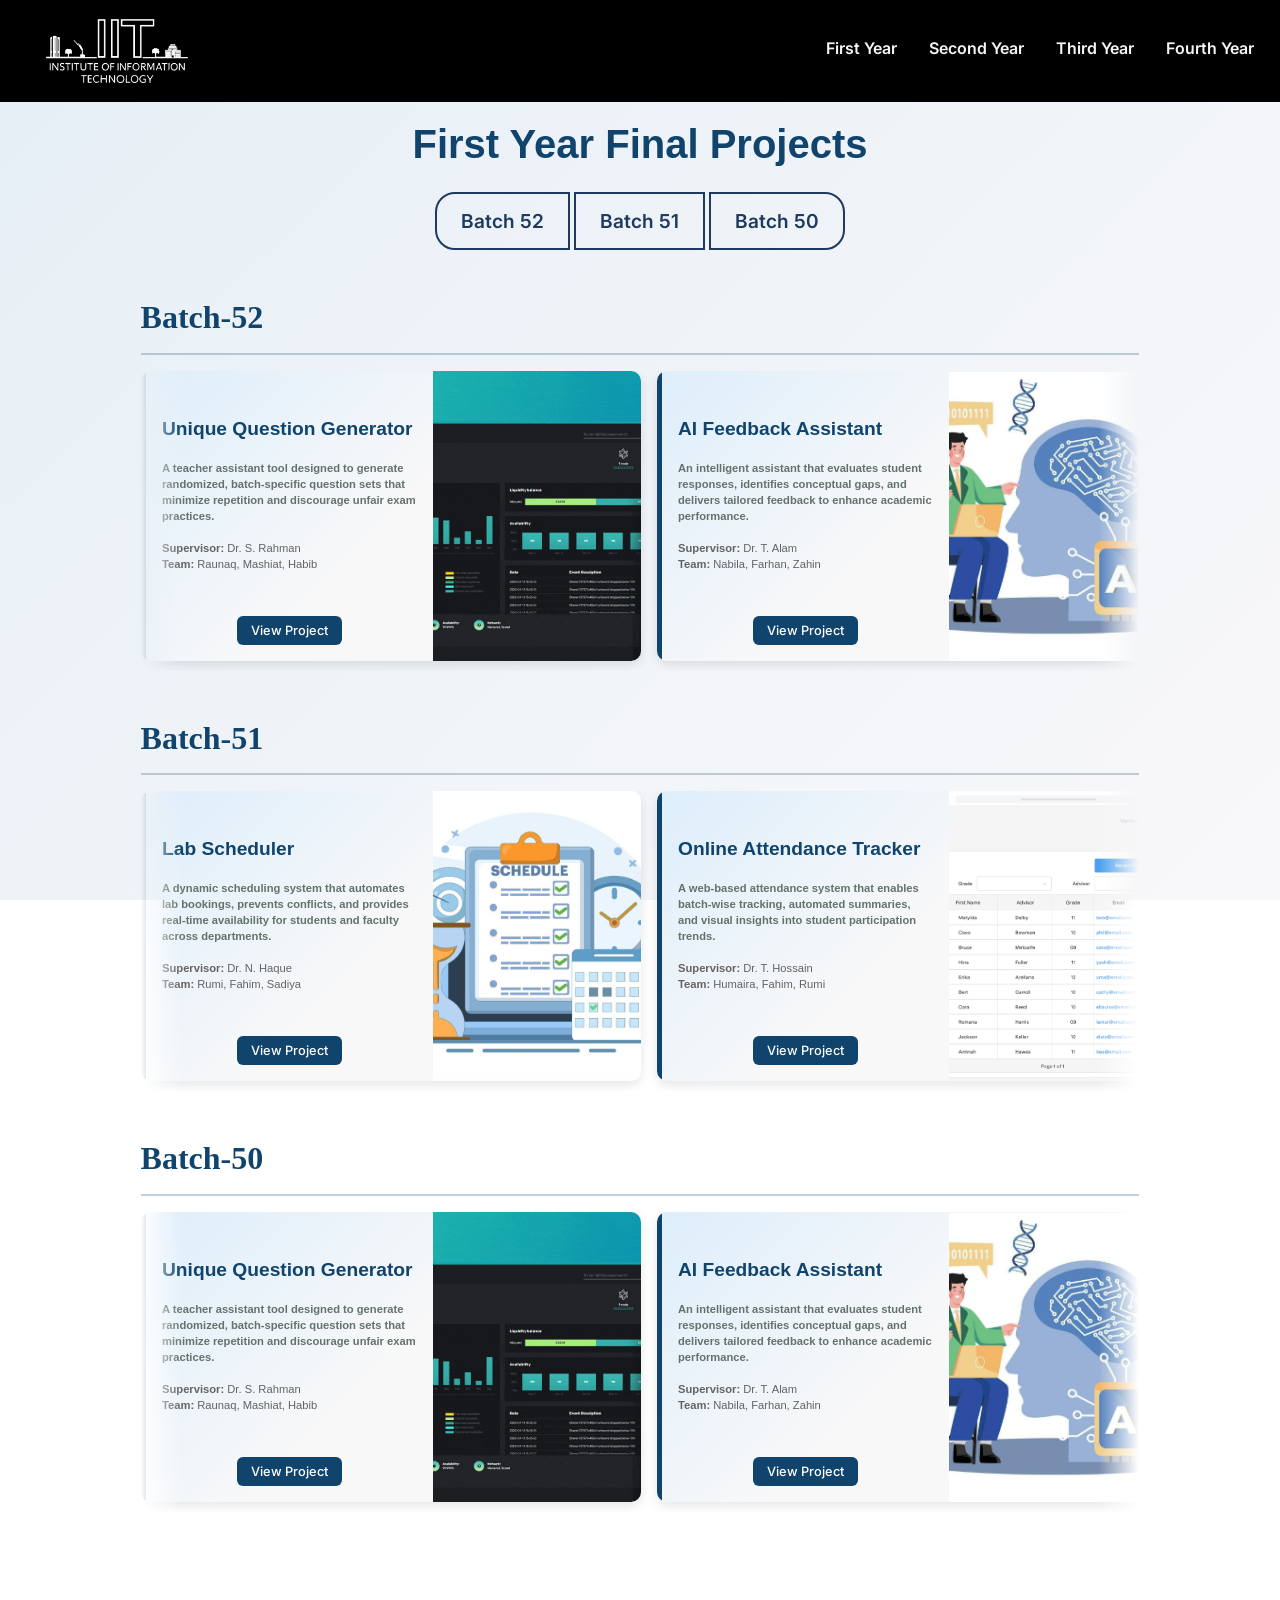
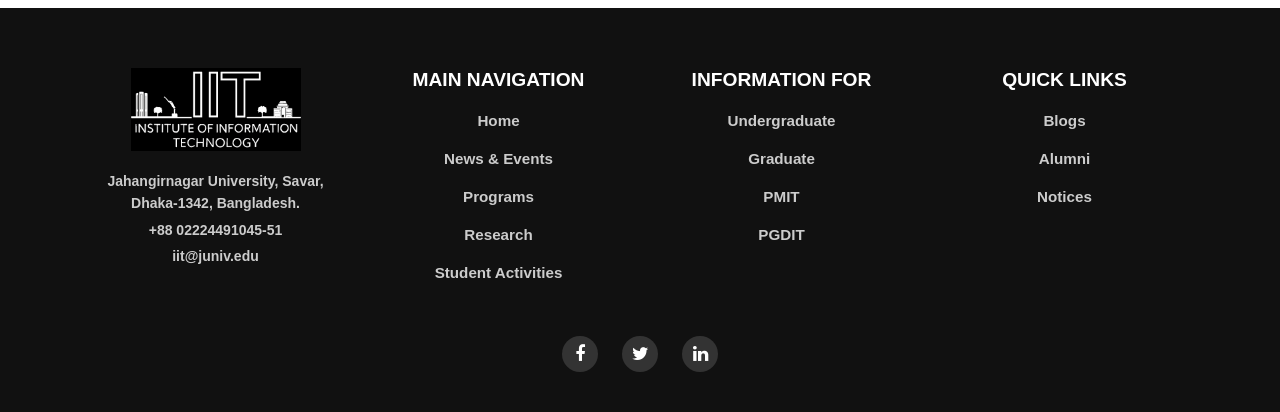
==== Home/main project/first year/index.html @ 48f9794d "added previously files" ====
<!DOCTYPE html>
<html lang="en">
  <head>
    <meta charset="utf-8" />
    <meta name="viewport" content="width=device-width, initial-scale=1" />
    <title>Final Projects - 1st year</title>
    <meta
      name="description"
      content="Landing page for the academic section of the Institute of Information Technology (IIT), Jahangirnagar University."
    />

<!-- Fonts -->
<link rel="preconnect" href="https://fonts.gstatic.com" crossorigin />
<link href="https://fonts.googleapis.com/css2?family=Inter:wght@400;600;800&display=swap" rel="stylesheet" />

<!-- Bootstrap FIRST so our CSS can override it -->
<link rel="stylesheet" href="https://cdn.jsdelivr.net/npm/bootstrap@5.3.3/dist/css/bootstrap.min.css" />

<!-- Your sitewide CSS (now in same folder as index.html) -->
<link rel="stylesheet" href="nav_foot.css" />

<!-- Page CSS -->
<link rel="stylesheet" href="style.css" />

<!-- Font Awesome 4 (matches your "fa fa-facebook" classes) -->
<link
  rel="stylesheet"
  href="https://cdnjs.cloudflare.com/ajax/libs/font-awesome/4.7.0/css/font-awesome.min.css"
/>


  </head>
  <body>
    <!-- Header / Top navigation -->
    <header class="site-header" id="site-header" aria-label="Top Navigation">
      <div id="navbar"></div>
    </header>

    <main id="main-content" class="main py-5" tabindex="-1">
    <section class="container">
      <div class="text-center mb-5">
        <h2 class="section-title">First Year Final Projects</h2>
        <div class="btn-group filter-buttons mt-3" role="group">
          <a href="Batch-52/index.html" class="btn">Batch 52</a>
          <a href="Batch-51/index.html" class="btn">Batch 51</a>
          <a href="Batch-50/index.html" class="btn">Batch 50</a>
        </div>
      </div>

        <section class="container mb-5">
          <h3 class="mb-3"><a style="text-decoration: none; " href="Batch-52/index.html">Batch-52</a></h3>
          <hr style="border: 1px solid #11446c;">
          <div id="batch-52-projects" class="scroll-row"></div>
        </section>

        <section class="container mb-5">
          <h3 class="mb-3"><a style="text-decoration: none;" href="Batch-51/index.html">Batch-51</a></h3>
          <hr style="border: 1px solid #11446c;">
          <div id="batch-51-projects" class="scroll-row"></div>
        </section>

        <section class="container mb-5">
          <h3 class="mb-3"><a style="text-decoration: none;" href="Batch-50/index.html">Batch-50</a></h3>
          <hr style="border: 1px solid #11446c;">
          <div id="batch-50-projects" class="scroll-row"></div>
        </section>

    </section>
  </main>

    <!-- Footer -->
    <div id="footer"></div>

    <!-- bottom of body: load navbar (now local) -->
    <script>
      fetch('navbar.html')
        .then(response => {
          if (!response.ok) throw new Error('Navbar fetch failed: ' + response.status);
          return response.text();
        })
        .then(html => document.getElementById('navbar').innerHTML = html)
        .catch(err => console.error('Navbar load error:', err));

      fetch('footer.html')
        .then(response => response.text())
        .then(html => document.getElementById('footer').innerHTML = html)
        .catch(err => console.warn('Footer load (check path):', err));
    </script>



    <!-- Bootstrap JavaScript -->
    <script
      src="https://cdn.jsdelivr.net/npm/bootstrap@5.3.3/dist/js/bootstrap.min.js"
    ></script>
    <script src="script.js"></script>
  </body>
</html>
---- Home/main project/first year/nav_foot.css ----
/*Smooth Fade (Gradient Overlay)*/
.divider {
  width: 100%;
  line-height: 0;
}

.divider svg {
  display: block;
  width: 100%;
  height: 100px;
}


/* ===============================
   Global Styles
   =============================== */
:root {
  --color-bg-dark: #0a0f1c;
  --color-text-light: #f5f5f5;
  --color-accent: #3fa9f5;
  --color-accent-alt: #2ecc71;
  --font-main: "Inter", Arial, sans-serif;
}

* {
  margin: 0;
  padding: 0;
  box-sizing: border-box;
}

html,
body {
  height: 100%;
}

body {
  font-family: var(--font-main);
  line-height: 1.6;
  color: var(--color-text-light);
  background: linear-gradient(135deg, #e6eef7, #cdd6e8, #8fa1c7);
}

/* ===============================
   Skip Link (Accessibility)
   =============================== */
.skip-link {
  position: absolute;
  top: -40px;
  left: 0;
  background: var(--color-accent);
  color: #fff;
  padding: 0.5rem 1rem;
  z-index: 100;
  transition: top 0.3s ease;
}
.skip-link:focus {
  top: 0;
}

/* ===============================
   Container Utility
   =============================== */
.container {
  width: 90%;
  max-width: 1200px;
  margin: 0 auto;
}

/* ===============================
   Header & Navigation
   =============================== */
.site-header {
  position: fixed;
  top: 0;
  left: 0;
  width: 100%;
  background: rgb(0, 0, 0); /* semi-transparent */
  z-index: 999;
  backdrop-filter: blur(6px);
}

.navbar {
  display: flex;
  align-items: center;
  justify-content: space-between; /* logo left, links right */
  padding: 1rem 2%; /* small padding for top/bottom, minimal for left/right */
  position: relative;
}
.navbar.container {
  padding-left: 0; /* remove default left padding */
  padding-right: 2%; /* optional: right padding ঠিক রাখুন */
}

.brand {
  margin-left: 20px;
  display: flex;
  align-items: center; /* flush left */
  text-decoration: none;
  gap: 10px;
}
.nav-item {
  position: relative; /* required for absolute submenu */
  
}
.brand img {
  height: 70px; 
  width: auto;
  display: block;
}
.brand-text {
  font-size: 1.3rem;
  font-weight: bold;
  color: #fff; /* JU’s dark blue shade */
  white-space: nowrap; /* prevent wrapping */
}
.nav-menu {
  display: flex;
  gap: 2rem;
  list-style: none;
  padding-top: 0.75rem;   /* increase top padding */
  padding-bottom: 0rem;
}

.nav-link {
  text-decoration: none;
  color: var(--color-text-light);
  font-weight: 600;
  transition: color 0.3s;
}
.nav-link:hover {
  color: var(--color-accent);
}

.dropdown-menu {
  position: absolute;
  top: 100%;
  left: 0;
  background: rgba(10, 15, 28, 0.95);
  list-style: none;
  padding: 0.5rem 0;
  margin: 0;
  display: none;
  border-radius: 6px;
  min-width: 160px;
  z-index: 1000;
}

.dropdown-menu li {
  margin: 0;
  
}

.dropdown-link {
  display: block;
  padding: 0.5rem 1rem;
  color: var(--color-text-light);
  text-decoration: none;
  transition: background 0.3s;
  white-space: nowrap;
}

.dropdown-link:hover {
  background: var(--color-accent);
  color: #fff;
}

.nav-item.dropdown:hover > .dropdown-menu {
  display: block;
}

/* Submenu for 1st Semester subjects */
.dropdown-subitem {
  position: relative; /* needed for nested submenu */
}

.dropdown-menu-sub {
  position: absolute;
  top: 0;
  left: auto; /* position to the right of parent */
  right: 100%;
  background: rgba(10, 15, 28, 0.95);
  list-style: none;
  padding: 0.5rem 0;
  margin: 0;
  display: none;
  border-radius: 6px;
  min-width: 200px;
  z-index: 1000;
}
/* Rightmost dropdown flips to left */
.nav-item.dropdown:last-child .dropdown-subitem:hover > .dropdown-menu-sub {
  left: auto; /* remove default left */
  right: 100%; /* open to the left */
}
/* Show nested submenu on hover */
.dropdown-subitem:hover > .dropdown-menu-sub {
  display: block;
}

/* Hamburger Button */
.nav-toggle {
  display: none;
  flex-direction: column;
  justify-content: center;
  gap: 5px;
  background: none;
  border: none;
  cursor: pointer;
}
.nav-toggle-bar {
  display: block;
  width: 25px;
  height: 3px;
  background: var(--color-text-light);
}

/* ===============================
   Hero Section
   =============================== */
.hero {
  position: relative;
  height: 100vh;
  background: url("images/Home_Background.webp") no-repeat center center / cover;
  overflow: hidden;
  display: flex;
  align-items: center;
  justify-content: center;
  text-align: center;
  
}
/* .hero__video {
  position: absolute;
  top: 50%;
  left: 50%;
  width: 100%;
  height: 100%;
  transform: translate(-50%, -50%);
  filter: brightness(70%) blur(2px);  makes video dim & not fully clear 
  object-fit: cover;  makes sure the video covers the section 
  z-index: -2;  keeps video at the very back 
} */

.hero__overlay {
  position: absolute;
  /*  inset: 0;
  background: rgba(0, 0, 0, 0.55);*/
  top: 0;
  left: 0;
  width: 100%;
  height: 100%;
  background: rgba(0, 0, 0, 0.35); /* darker overlay for readability */
  z-index: 0;
}
.hero__content {
  position: relative;
  z-index: 1;
  text-align: left;
  max-width: 600px;
  margin-left: 8%; /* keep this */
}

.hero__explore {
  display: flex;
  justify-content: center; /* center horizontally */
  position: absolute; /* allow bottom positioning */
  bottom: 45px; /* 10–15px from bottom */
  width: 100%; /* full width to center flex */
}

.hero__explore .btn {
  width: 120px;
  height: 40px;
  text-align: center;
  border-radius: 20px;
  border: 2px solid var(--color-accent-alt);
  background: transparent;
  cursor: pointer;
  padding: 0;
  transition: all 0.3s ease;
}

.hero__explore .btn:hover {
  background: var(--color-accent-alt);
  color: #fff;
}

.hero__title {
  font-size: 5rem;
  font-weight: 800;
  margin-bottom: 0rem;
  letter-spacing: 2px;
}
.hero__subtitle {
  font-size: 2.5rem;
  margin-bottom: 1.2rem;
  font-weight: 400;
}

.hero__actions {
  display: flex;
  justify-content: flex-start; /* align left */
  align-items: flex-start;
  gap: 1rem;
  flex-wrap: wrap;
  margin-top: 1rem;
}
.btn {
  padding: 0.8rem 1.5rem;
  border-radius: 30px;
  font-weight: 600;
  text-decoration: none;
  transition: all 0.3s ease;
}
.btn-primary {
  background: var(--color-accent);
  color: #fff;
}
.btn-primary:hover {
  background: #1d85c6;
}
.btn-outline {
  border: 2px solid var(--color-accent-alt);
  color: var(--color-accent-alt);
}
.btn-outline:hover {
  background: var(--color-accent-alt);
  color: #fff;
}

/* ===============================
   Explore Section
   =============================== */
/*.explore-button-container {
  display: flex;
  justify-content: center;
  margin: 2rem 0; 
}

.explore-button {
  width: 60px;     
  height: 60px;
  border-radius: 50%;
  border: 2px solid var(--color-accent);
  background: transparent;
  cursor: pointer;
  transition: background 0.3s, transform 0.3s;
}

.explore-button:hover {
  background: var(--color-accent);
  transform: scale(1.1);
}
*/

/* ===============================
   Responsive Design
   =============================== */
@media (max-width: 768px) {
  .nav-menu {
    position: absolute;
    top: 100%;
    right: 0;
    background: rgba(10, 15, 28, 0.95);
    flex-direction: column;
    width: 220px;
    max-height: 0;
    overflow: hidden;
    transition: max-height 0.3s ease;
  }
  .nav-menu.active {
    max-height: 300px;
  }
  .nav-toggle {
    display: flex;
  }
}

/* ---------- Footer Section ---------- */
.iit-footer {
  background-color: #111; /* dark background */
  color: #fff;
  padding: 60px 20px 40px; /* top, sides, bottom */
  font-family: "Roboto", sans-serif;
  position: relative;
}

/* Container */
.iit-footer .container {
  max-width: 1200px;
  margin: 0 auto;
}

/* Columns layout */
.iit-footer__columns {
  display: flex;
  justify-content: space-between;
  flex-wrap: wrap;
  gap: 40px; /* spacing between columns */
  margin-bottom: 40px;
}

/* Individual column */
.iit-footer__column {
  flex: 1;
  min-width: 220px;
  text-align: center;
  font-weight: 600;
  font-size: 1.1rem;
  
}

/* Logo */
.iit-footer__logo img {
  width: 170px;
  margin-bottom: 15px;
}

/* Info block under logo */
.iit-footer__info p {
  font-size: 0.875rem;
  margin: 4px 0;
  line-height: 1.6;
  color: #ccc;
}

/* Column headings */
.iit-footer__heading {
  font-size: 1.2rem;
  font-weight: 700;
  text-transform: uppercase;
  margin-bottom: 15px;
  color: #fff;
  text-align: center;
}

/* Links inside columns */
.iit-footer__links {
  list-style: none;
  padding: 0;
  margin: 0;
}

.iit-footer__links li {
  margin-bottom: 10px;
}

.iit-footer__links li a {
  color: #ccc;
  text-decoration: none;
  font-size: 0.95rem;
  transition: color 0.3s ease;
}

.iit-footer__links li a:hover {
  color: #7c4dff; /* highlight on hover */
}

/* Social media icons row */
.iit-footer__social {
  text-align: center;
  margin-top: 20px;
}

.iit-footer__social .social-icon {
  display: inline-flex;
  justify-content: center;
  align-items: center;
  margin: 0 10px;
  width: 36px;
  height: 36px;
  border-radius: 50%;
  background-color: #333;
  color: #fff; /* icon color */
  font-size: 18px; /* icon size */
  transition: all 0.3s ease;
  text-decoration: none;
}

.iit-footer__social .social-icon img {
  width: 100%;
  height: 100%;
  object-fit: contain;
}

.iit-footer__social .social-icon:hover {
  background-color: #7c4dff; /* hover effect */
}

/* ---------- Responsive ---------- */
@media (max-width: 992px) {
  .iit-footer__columns {
    gap: 20px;
  }
}

@media (max-width: 768px) {
  .iit-footer__columns {
    flex-direction: column; /* stack columns vertically */
  }

  .iit-footer__social .social-icon {
    width: 40px;
    height: 40px;
    margin: 5px;
  }
}
---- Home/main project/first year/style.css ----
body{
  background: linear-gradient(135deg,#e6eff6, #f9f8fa);
  background-size: cover;
  background-repeat: no-repeat;
  background-attachment: fixed;
  background-position: center;
}

/* Push main content below fixed navbar */
#main-content {
  padding-top: 120px !important; /* pushes content below navbar */
}


main .container {
  max-width: 100% !important;  /* remove Bootstrap fixed width */
  padding-left: 10px !important;
  padding-right: 10px !important;
}


.section-title {
  font-size: 2.5rem;
  font-weight: bolder;
  color: #11446c;;
  font-family: Arial, Helvetica, sans-serif;
}
.filter-buttons .btn {
  margin: 0 5px;
  border-radius: 20px;
  transition: 0.3s ease;
  border: 2px solid #1e3a5f;
  color: #1e3a5f;
  font-size: larger;
  font-style: bold;
}

.filter-buttons .btn:hover {
  background-color: #1e3a5f;
  color: #fff;
}

h3 a{
  font-family:'Times New Roman', Times, serif;
  color: #11446c;
  font-size: 2rem;
  font-weight: bold;
}
.horizontal-line {
  height: 6px; /* Increased thickness */
  background-color: #091384;
}


.left-line {
  border-left: 5px solid #11446c; /* matches your card title blue */
}
.project-card {
  background: linear-gradient(135deg,#ddeefb, #f8f8f9, #f8f8f9);
  border-radius: 10px;
  box-shadow: 0 4px 12px rgba(0,0,0,0.1);
  transition: transform 0.3s ease, box-shadow 0.3s ease;
  display: flex;
  overflow: hidden; /* ensures clean edges */
  border: none;
  height: 290px; /* adjust as per need */
}

.project-card:hover {
  transform: translateY(-6px);
  box-shadow: 0 8px 20px rgba(0,0,0,0.15);
}

.project-card .card-title {
  margin-top: 30px;
  font-size: 1.2rem;
  font-family: 'Segoe UI', Tahoma, Geneva, Verdana, sans-serif;
  font-weight: 900;
  color: #11446c; /* matches the blue in your sample */
  margin-bottom: 1.5rem;
}

.project-card .card-subtitle {
  font-size: 0.7rem;
  font-weight: 600;
  color: #63726b;
  font-family: 'Segoe UI', Tahoma, Geneva, Verdana, sans-serif;
  line-height: 1rem;
  margin-bottom: 1rem;
}

.project-card .card-text {
  font-size: 0.7rem;
  color: #646363;
  font-family: 'Segoe UI', Tahoma, Geneva, Verdana, sans-serif;
  line-height: 1rem;
  margin-bottom: 1rem;
}


.project-card img.project-img {
  object-fit: cover;
  height: 100%;
  width: 100%;
}

.project-card .btn {
  font-size: 0.8rem;
  padding: 5px 14px;
  border-radius: 6px;
  background: #11446c;
  border: none;
  color: white;
  font-weight: 500;
  margin-top: auto;
}

.project-card .btn:hover {
  background: #fbfbfb;
  color: #11446c;
}

/* scroll-row */
.scroll-row {
  --gap: 16px;
  --speed-px-per-sec: 100;
  --duration: 30s;
  --travel: 0px;
  --direction: 1;
  position: relative;
  overflow-x: auto; /* allow manual horizontal scroll */
  overflow-y: hidden; /* block vertical scroll */
  width: 100%;
  padding-bottom: 10px;
  scrollbar-width: none; /* Firefox */
  -ms-overflow-style: none; /* IE & Edge */
  
  -webkit-mask-image: linear-gradient(to right, transparent, black 40px, black calc(100% - 40px), transparent);
          mask-image: linear-gradient(to right, transparent, black 40px, black calc(100% - 40px), transparent);
}
/* Hide scrollbar for Chrome, Safari, Edge */
.scroll-row::-webkit-scrollbar {
  display: none;
}
.scroll-row .marquee-track {
  display: inline-flex;
  gap: var(--gap);
  will-change: transform;
  animation: scroll-left var(--duration) linear infinite;
}

/* override for reverse direction */
.scroll-row[data-direction="-1"] .marquee-track {
  animation-name: scroll-right;
}

@keyframes scroll-left {
  from { transform: translateX(0); }
  to   { transform: translateX(calc(-1 * var(--travel))); }
}

@keyframes scroll-right {
  from { transform: translateX(calc(-1 * var(--travel))); }
  to   { transform: translateX(0); }
}

.scroll-row:hover .marquee-track,
.scroll-row:focus-within .marquee-track {
  animation-play-state: paused;
}

.scroll-row .project-card {
  flex: 0 0 auto;
  width: 500px;
}

@media (max-width: 768px) {
  .scroll-row .project-card {
    width: 80vw;
  }
}

@media (prefers-reduced-motion: reduce) {
  .scroll-row .marquee-track {
    animation: none;
  }
  .scroll-row {
    overflow-x: auto;
    -webkit-mask-image: none;
            mask-image: none;
  }
}
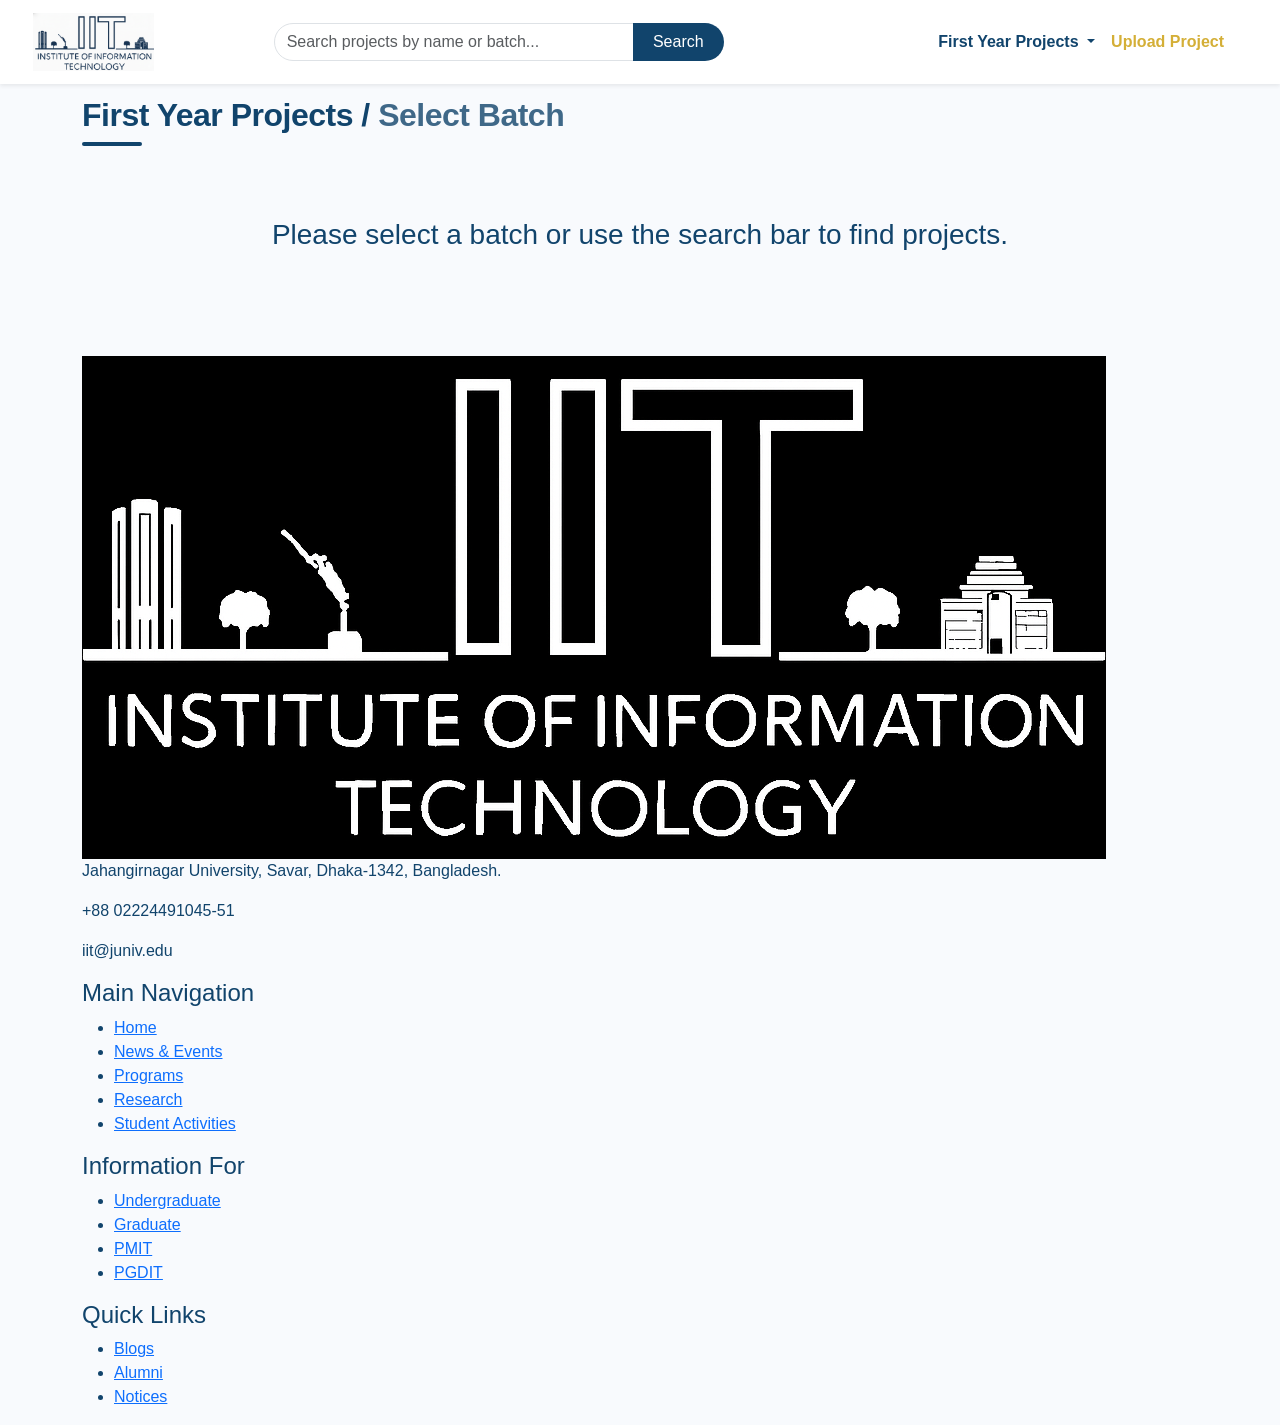
==== commit 87aa7387: "added." ====
--- a/Home/main project/first year/index.html
+++ b/Home/main project/first year/index.html
@@ -1,98 +1,101 @@
-<!DOCTYPE html>
+<!doctype html>
 <html lang="en">
   <head>
-    <meta charset="utf-8" />
-    <meta name="viewport" content="width=device-width, initial-scale=1" />
-    <title>Final Projects - 1st year</title>
-    <meta
-      name="description"
-      content="Landing page for the academic section of the Institute of Information Technology (IIT), Jahangirnagar University."
+    <meta charset="UTF-8" />
+    <meta name="viewport" content="width=device-width, initial-scale=1.0" />
+    <title>IIT Projects - Batch Wise</title>
+    <link
+      rel="stylesheet"
+      href="https://cdn.jsdelivr.net/npm/bootstrap@5.3.3/dist/css/bootstrap.min.css"
     />
+    <style>
+      /* --- Global Layout & Sticky Footer --- */
+      html,
+      body {
+        height: 100%;
+        margin: 0;
+      }
 
-<!-- Fonts -->
-<link rel="preconnect" href="https://fonts.gstatic.com" crossorigin />
-<link href="https://fonts.googleapis.com/css2?family=Inter:wght@400;600;800&display=swap" rel="stylesheet" />
+      body {
+        display: flex;
+        flex-direction: column;
+        /* ব্যাকগ্রাউন্ড এখন পুরোপুরি পরিষ্কার হালকা অফ-হোয়াইট */
+        background-color: #f8fafd;
+        color: #11446c;
+        font-family: "Segoe UI", Tahoma, Geneva, Verdana, sans-serif;
+      }
 
-<!-- Bootstrap FIRST so our CSS can override it -->
-<link rel="stylesheet" href="https://cdn.jsdelivr.net/npm/bootstrap@5.3.3/dist/css/bootstrap.min.css" />
+      /* ব্যাকগ্রাউন্ড ইমেজ লেয়ার (body::before) পুরোপুরি সরিয়ে দেওয়া হয়েছে */
 
-<!-- Your sitewide CSS (now in same folder as index.html) -->
-<link rel="stylesheet" href="nav_foot.css" />
+      main {
+        flex: 1 0 auto;
+      }
+      .footer-wrapper {
+        flex-shrink: 0;
+      }
 
-<!-- Page CSS -->
-<link rel="stylesheet" href="style.css" />
+      /* --- হেডার সেকশন স্টাইলিং --- */
+      .header-section h2 {
+        color: #11446c !important;
+        font-weight: 800;
+        letter-spacing: -0.5px;
+      }
 
-<!-- Font Awesome 4 (matches your "fa fa-facebook" classes) -->
-<link
-  rel="stylesheet"
-  href="https://cdnjs.cloudflare.com/ajax/libs/font-awesome/4.7.0/css/font-awesome.min.css"
-/>
+      #batch-label {
+        color: #11446c;
+        opacity: 0.8; /* স্লাইটলি ডিফারেন্ট শেড দেওয়ার জন্য */
+      }
 
+      /* --- Card Styling --- */
+      .project-card {
+        border-radius: 15px;
+        overflow: hidden;
+        transition: all 0.3s cubic-bezier(0.25, 0.8, 0.25, 1);
+        background: #ffffff;
+        border: 1px solid rgba(17, 68, 108, 0.1); /* হালকা বর্ডার */
+        box-shadow: 0 4px 12px rgba(0, 0, 0, 0.05);
+      }
 
+      .project-card:hover {
+        transform: translateY(-8px);
+        box-shadow: 0 15px 30px rgba(17, 68, 108, 0.12);
+        background: #fff;
+      }
+
+      /* কার্ডের টাইটেল কালার ফিক্স */
+      .project-card h5 {
+        color: #11446c !important;
+      }
+    </style>
   </head>
   <body>
-    <!-- Header / Top navigation -->
-    <header class="site-header" id="site-header" aria-label="Top Navigation">
-      <div id="navbar"></div>
-    </header>
+    <div id="navbar-placeholder"></div>
 
-    <main id="main-content" class="main py-5" tabindex="-1">
-    <section class="container">
-      <div class="text-center mb-5">
-        <h2 class="section-title">First Year Final Projects</h2>
-        <div class="btn-group filter-buttons mt-3" role="group">
-          <a href="Batch-52/index.html" class="btn">Batch 52</a>
-          <a href="Batch-51/index.html" class="btn">Batch 51</a>
-          <a href="Batch-50/index.html" class="btn">Batch 50</a>
-        </div>
+    <main class="container py-5 mt-5">
+      <div class="header-section mb-4">
+        <h2 class="fw-bold">
+          First Year Projects /
+          <span id="batch-label">Loading...</span>
+        </h2>
+        <hr
+          style="
+            width: 60px;
+            height: 4px;
+            background: #11446c;
+            opacity: 1;
+            border: none;
+            border-radius: 10px;
+            margin-top: 8px;
+          "
+        />
       </div>
 
-        <section class="container mb-5">
-          <h3 class="mb-3"><a style="text-decoration: none; " href="Batch-52/index.html">Batch-52</a></h3>
-          <hr style="border: 1px solid #11446c;">
-          <div id="batch-52-projects" class="scroll-row"></div>
-        </section>
+      <div class="row g-4" id="projects-container"></div>
+    </main>
 
-        <section class="container mb-5">
-          <h3 class="mb-3"><a style="text-decoration: none;" href="Batch-51/index.html">Batch-51</a></h3>
-          <hr style="border: 1px solid #11446c;">
-          <div id="batch-51-projects" class="scroll-row"></div>
-        </section>
+    <div id="footer-placeholder" class="footer-wrapper"></div>
 
-        <section class="container mb-5">
-          <h3 class="mb-3"><a style="text-decoration: none;" href="Batch-50/index.html">Batch-50</a></h3>
-          <hr style="border: 1px solid #11446c;">
-          <div id="batch-50-projects" class="scroll-row"></div>
-        </section>
-
-    </section>
-  </main>
-
-    <!-- Footer -->
-    <div id="footer"></div>
-
-    <!-- bottom of body: load navbar (now local) -->
-    <script>
-      fetch('navbar.html')
-        .then(response => {
-          if (!response.ok) throw new Error('Navbar fetch failed: ' + response.status);
-          return response.text();
-        })
-        .then(html => document.getElementById('navbar').innerHTML = html)
-        .catch(err => console.error('Navbar load error:', err));
-
-      fetch('footer.html')
-        .then(response => response.text())
-        .then(html => document.getElementById('footer').innerHTML = html)
-        .catch(err => console.warn('Footer load (check path):', err));
-    </script>
-
-
-
-    <!-- Bootstrap JavaScript -->
-    <script
-      src="https://cdn.jsdelivr.net/npm/bootstrap@5.3.3/dist/js/bootstrap.min.js"
-    ></script>
+    <script src="https://cdn.jsdelivr.net/npm/bootstrap@5.3.3/dist/js/bootstrap.bundle.min.js"></script>
     <script src="script.js"></script>
   </body>
 </html>
